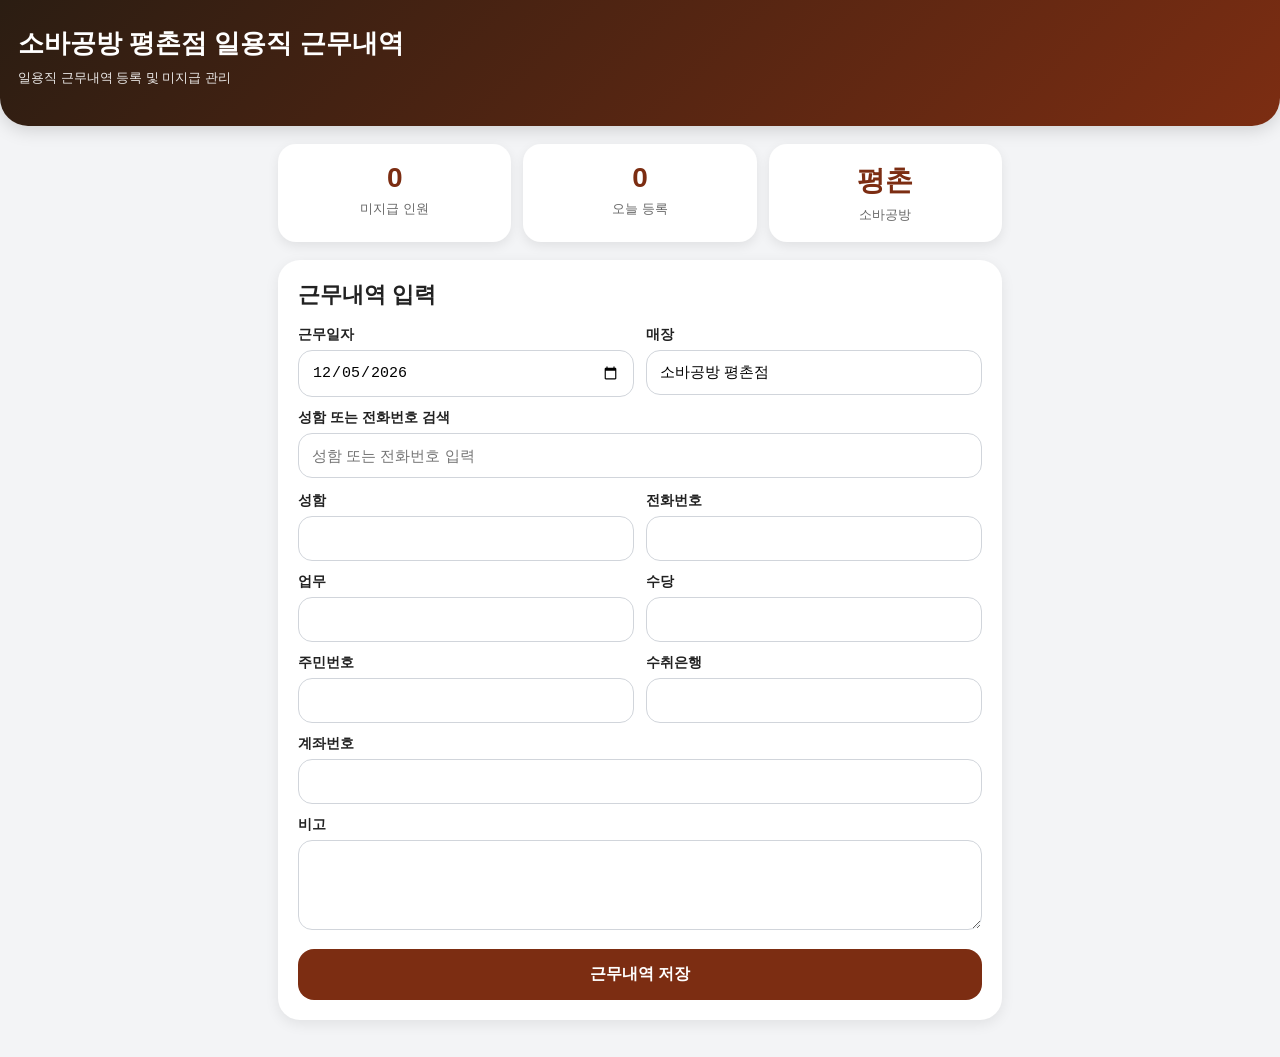
==== daily-worker.html @ 09e8c9e4 "평촌 일용직 시스템 추가" ====
<!DOCTYPE html>
<html lang="ko">
<head>
<meta charset="UTF-8" />
<meta name="viewport" content="width=device-width,initial-scale=1.0" />

<title>소바공방 평촌점 일용직 근무내역</title>

<style>

*{
  box-sizing:border-box;
}

body{
  margin:0;
  background:#f3f4f6;
  font-family:'Malgun Gothic',sans-serif;
  color:#222;
}

.header{
  background:linear-gradient(135deg,#2b1d12,#7c2d12);
  color:#fff;
  padding:26px 18px;
  border-bottom-left-radius:28px;
  border-bottom-right-radius:28px;
  box-shadow:0 4px 18px rgba(0,0,0,.15);
}

.header h1{
  margin:0;
  font-size:26px;
}

.header p{
  margin-top:8px;
  font-size:13px;
  opacity:.9;
}

.container{
  max-width:760px;
  margin:0 auto;
  padding:18px;
}

.card{
  background:#fff;
  border-radius:22px;
  padding:20px;
  box-shadow:0 4px 14px rgba(0,0,0,.08);
  margin-bottom:18px;
}

h2{
  margin:0 0 16px;
  font-size:22px;
}

.form-grid{
  display:grid;
  grid-template-columns:1fr 1fr;
  gap:12px;
}

label{
  display:block;
  font-size:14px;
  font-weight:bold;
}

input,
select,
textarea{
  width:100%;
  margin-top:6px;
  border:1px solid #d1d5db;
  border-radius:14px;
  padding:13px;
  font-size:15px;
  background:#fff;
}

textarea{
  min-height:90px;
  resize:vertical;
}

.full{
  grid-column:1 / -1;
}

button{
  width:100%;
  border:none;
  border-radius:16px;
  background:#7c2d12;
  color:#fff;
  font-size:16px;
  font-weight:bold;
  padding:15px;
  margin-top:16px;
  cursor:pointer;
}

button:disabled{
  opacity:.6;
}

.result-box{
  margin-top:14px;
  display:grid;
  gap:10px;
}

.worker-item{
  border:1px solid #e5e7eb;
  border-radius:14px;
  padding:12px;
  cursor:pointer;
  background:#fafafa;
}

.worker-item:hover{
  background:#f3f4f6;
}

.badge{
  display:inline-flex;
  align-items:center;
  justify-content:center;
  min-width:22px;
  height:22px;
  padding:0 8px;
  border-radius:999px;
  background:#dc2626;
  color:#fff;
  font-size:12px;
  font-weight:bold;
}

.summary{
  display:grid;
  grid-template-columns:repeat(3,1fr);
  gap:12px;
  margin-bottom:18px;
}

.summary-card{
  background:#fff;
  border-radius:18px;
  padding:18px 10px;
  text-align:center;
  box-shadow:0 4px 12px rgba(0,0,0,.08);
}

.summary-card strong{
  display:block;
  font-size:28px;
  color:#7c2d12;
}

.summary-card span{
  display:block;
  margin-top:6px;
  font-size:13px;
  color:#666;
}

@media(max-width:760px){

  .container{
    padding:14px;
  }

  .form-grid{
    grid-template-columns:1fr;
  }

  .summary{
    grid-template-columns:1fr;
  }

}

</style>
</head>

<body>

<div class="header">
  <h1>소바공방 평촌점 일용직 근무내역</h1>
  <p>일용직 근무내역 등록 및 미지급 관리</p>
</div>

<div class="container">

  <div class="summary">

    <div class="summary-card">
      <strong id="unpaidCount">0</strong>
      <span>미지급 인원</span>
    </div>

    <div class="summary-card">
      <strong id="todayCount">0</strong>
      <span>오늘 등록</span>
    </div>

    <div class="summary-card">
      <strong>평촌</strong>
      <span>소바공방</span>
    </div>

  </div>

  <div class="card">

    <h2>근무내역 입력</h2>

    <div class="form-grid">

      <label>
        근무일자
        <input type="date" id="date" />
      </label>

      <label>
        매장
        <input type="text"
               id="store"
               value="소바공방 평촌점"
               readonly />
      </label>

      <label class="full">
        성함 또는 전화번호 검색
        <input type="text"
               id="searchKeyword"
               placeholder="성함 또는 전화번호 입력"
               oninput="searchWorker()" />
      </label>

    </div>

    <div id="searchResult" class="result-box"></div>

    <div class="form-grid">

      <label>
        성함
        <input type="text" id="name" />
      </label>

      <label>
        전화번호
        <input type="text" id="phone" />
      </label>

      <label>
        업무
        <input type="text" id="job" />
      </label>

      <label>
        수당
        <input type="number" id="allowance" />
      </label>

      <label>
        주민번호
        <input type="text" id="rrn" />
      </label>

      <label>
        수취은행
        <input type="text" id="bank" />
      </label>

      <label class="full">
        계좌번호
        <input type="text" id="account" />
      </label>

      <label class="full">
        비고
        <textarea id="memo"></textarea>
      </label>

    </div>

    <button id="saveBtn" onclick="saveDailyWorker()">
      근무내역 저장
    </button>

  </div>

</div>

<script>

const API_URL =
  "https://script.google.com/macros/s/AKfycbwYnfRshHZs5kFl_3gvyYRlOgkfIPKx997vIjNg1hecxreYcetFFK_uS_ael9tuefP4/exec";

document.addEventListener("DOMContentLoaded", () => {

  const today = new Date();
  const yyyy = today.getFullYear();
  const mm = String(today.getMonth()+1).padStart(2,"0");
  const dd = String(today.getDate()).padStart(2,"0");

  document.getElementById("date").value =
    `${yyyy}-${mm}-${dd}`;

  loadUnpaidCount();

});

function val(id){
  return document.getElementById(id).value.trim();
}

async function searchWorker(){

  const keyword = val("searchKeyword");

  if(!keyword){
    document.getElementById("searchResult").innerHTML = "";
    return;
  }

  const url =
    API_URL +
    "?action=searchWorker&keyword=" +
    encodeURIComponent(keyword);

  const res = await fetch(url);
  const data = await res.json();

  const list = data.data || [];

  const box = document.getElementById("searchResult");

  if(list.length === 0){
    box.innerHTML = "";
    return;
  }

  box.innerHTML = list.map(item => `
    <div class="worker-item"
         onclick='selectWorker(${JSON.stringify(item)})'>

      <strong>${item.name || ""}</strong><br>

      ${item.phone || ""}<br>

      최근업무 :
      ${item.lastJob || "-"}<br>

      최근수당 :
      ${item.lastAllowance || "-"}

    </div>
  `).join("");

}

function selectWorker(item){

  document.getElementById("name").value =
    item.name || "";

  document.getElementById("phone").value =
    item.phone || "";

  document.getElementById("job").value =
    item.lastJob || "";

  document.getElementById("allowance").value =
    item.lastAllowance || "";

  document.getElementById("rrn").value =
    item.rrn || "";

  document.getElementById("bank").value =
    item.bank || "";

  document.getElementById("account").value =
    item.account || "";

  document.getElementById("searchResult").innerHTML = "";

}

async function saveDailyWorker(){

  const btn =
    document.getElementById("saveBtn");

  btn.disabled = true;
  btn.textContent = "저장중...";

  try{

    const payload = {
      action:"saveDailyWorker",
      date:val("date"),
      store:val("store"),
      name:val("name"),
      phone:val("phone"),
      job:val("job"),
      allowance:val("allowance"),
      rrn:val("rrn"),
      bank:val("bank"),
      account:val("account"),
      memo:val("memo"),
      payStatus:"미지급"
    };

    const res = await fetch(API_URL,{
      method:"POST",
      body:JSON.stringify(payload)
    });

    const data = await res.json();

    alert(data.message || "저장되었습니다.");

    loadUnpaidCount();

    document.getElementById("name").value = "";
    document.getElementById("phone").value = "";
    document.getElementById("job").value = "";
    document.getElementById("allowance").value = "";
    document.getElementById("rrn").value = "";
    document.getElementById("bank").value = "";
    document.getElementById("account").value = "";
    document.getElementById("memo").value = "";
    document.getElementById("searchKeyword").value = "";

  }catch(e){

    console.log(e);
    alert("저장 실패");

  }

  btn.disabled = false;
  btn.textContent = "근무내역 저장";

}

async function loadUnpaidCount(){

  try{

    const url =
      API_URL +
      "?action=getDailyUnpaidCount&t=" +
      Date.now();

    const res = await fetch(url);
    const data = await res.json();

    const count =
      Number(data.count || 0);

    document.getElementById("unpaidCount").textContent =
      count;

  }catch(e){

    console.log(e);

  }

}

</script>

</body>
</html>
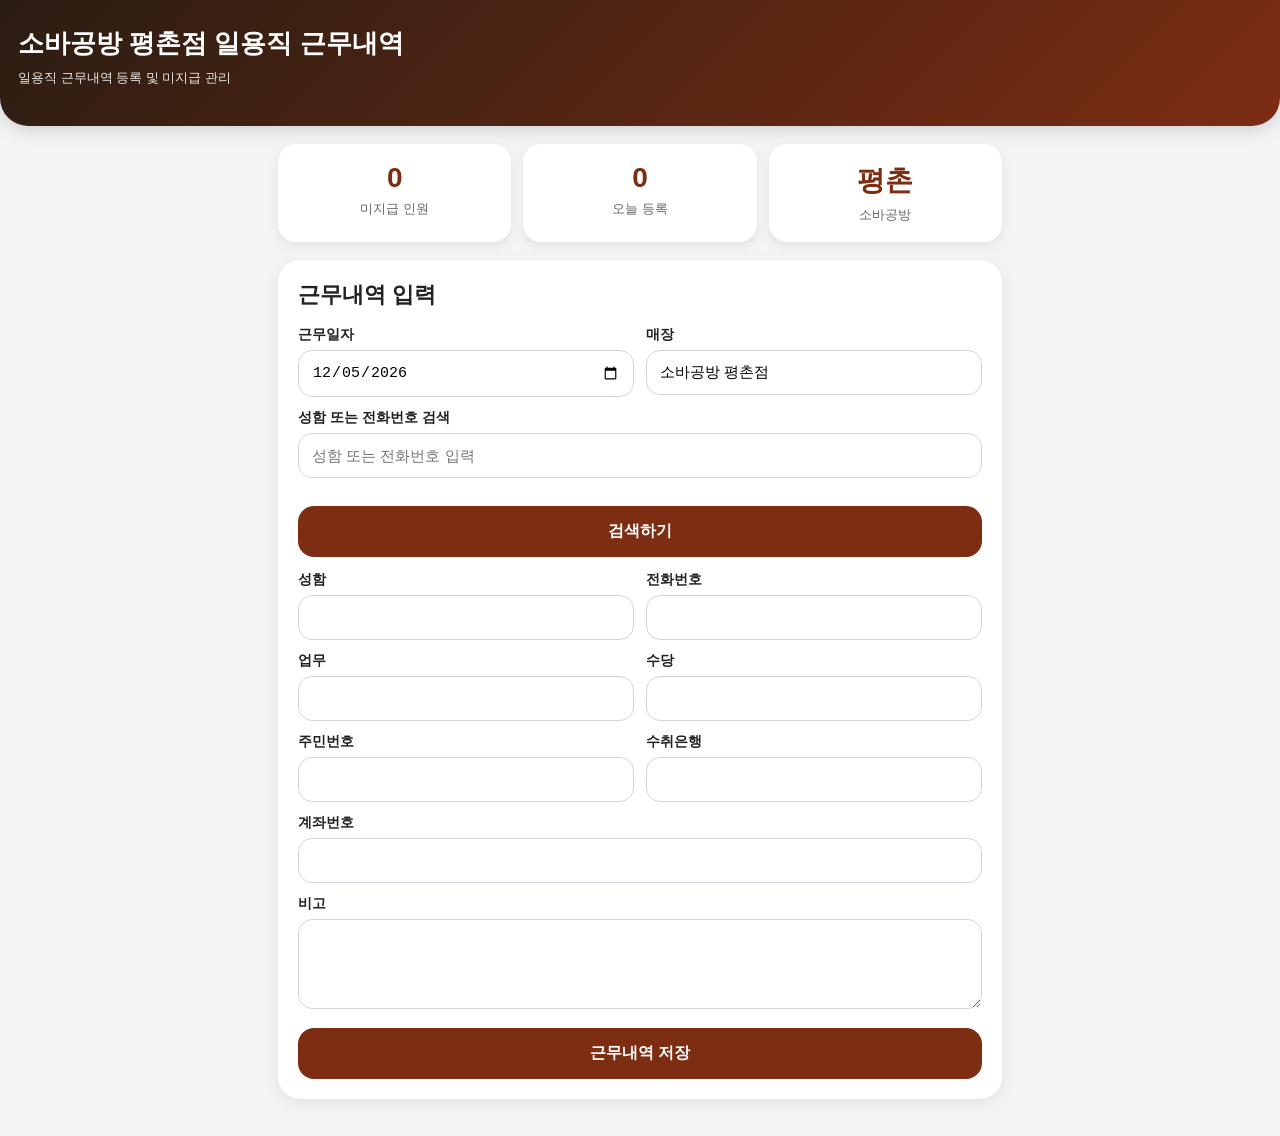
==== commit d537ebb3: "일용직 검색버튼 추가" ====
--- a/daily-worker.html
+++ b/daily-worker.html
@@ -235,12 +235,17 @@
       </label>
 
       <label class="full">
-        성함 또는 전화번호 검색
-        <input type="text"
-               id="searchKeyword"
-               placeholder="성함 또는 전화번호 입력"
-               oninput="searchWorker()" />
-      </label>
+  성함 또는 전화번호 검색
+  <input type="text"
+         id="searchKeyword"
+         placeholder="성함 또는 전화번호 입력" />
+</label>
+
+<div class="full">
+  <button type="button" onclick="searchWorker()">
+    검색하기
+  </button>
+</div>
 
     </div>
 
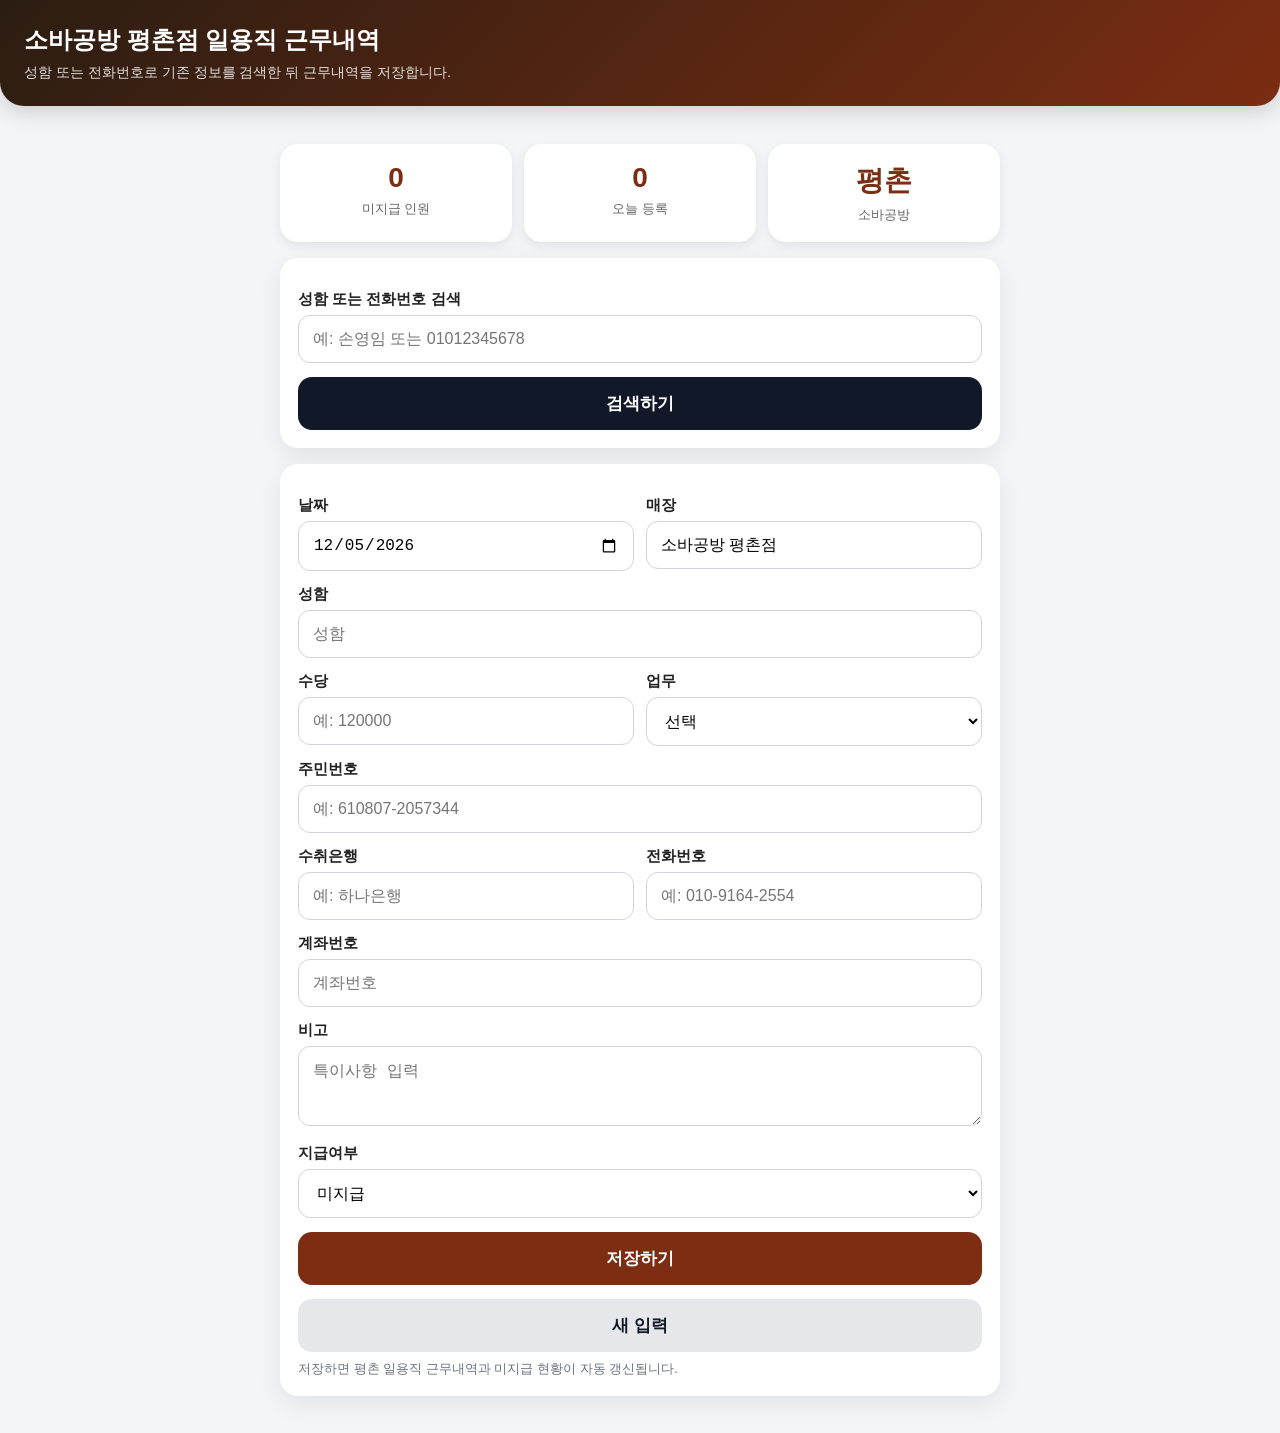
==== commit 8df0eeac: "평촌 일용직 입력화면 한국의집 양식 적용" ====
--- a/daily-worker.html
+++ b/daily-worker.html
@@ -2,188 +2,191 @@
 <html lang="ko">
 <head>
 <meta charset="UTF-8" />
-<meta name="viewport" content="width=device-width,initial-scale=1.0" />
-
+<meta name="viewport" content="width=device-width, initial-scale=1.0" />
 <title>소바공방 평촌점 일용직 근무내역</title>
 
 <style>
-
-*{
-  box-sizing:border-box;
-}
-
-body{
-  margin:0;
-  background:#f3f4f6;
-  font-family:'Malgun Gothic',sans-serif;
-  color:#222;
-}
-
-.header{
-  background:linear-gradient(135deg,#2b1d12,#7c2d12);
-  color:#fff;
-  padding:26px 18px;
-  border-bottom-left-radius:28px;
-  border-bottom-right-radius:28px;
-  box-shadow:0 4px 18px rgba(0,0,0,.15);
-}
-
-.header h1{
-  margin:0;
-  font-size:26px;
-}
-
-.header p{
-  margin-top:8px;
-  font-size:13px;
-  opacity:.9;
-}
-
-.container{
-  max-width:760px;
-  margin:0 auto;
-  padding:18px;
-}
-
-.card{
-  background:#fff;
-  border-radius:22px;
-  padding:20px;
-  box-shadow:0 4px 14px rgba(0,0,0,.08);
-  margin-bottom:18px;
-}
-
-h2{
-  margin:0 0 16px;
-  font-size:22px;
-}
-
-.form-grid{
-  display:grid;
-  grid-template-columns:1fr 1fr;
-  gap:12px;
-}
-
-label{
-  display:block;
-  font-size:14px;
-  font-weight:bold;
-}
-
-input,
-select,
-textarea{
-  width:100%;
-  margin-top:6px;
-  border:1px solid #d1d5db;
-  border-radius:14px;
-  padding:13px;
-  font-size:15px;
-  background:#fff;
-}
-
-textarea{
-  min-height:90px;
-  resize:vertical;
-}
-
-.full{
-  grid-column:1 / -1;
-}
-
-button{
-  width:100%;
-  border:none;
-  border-radius:16px;
-  background:#7c2d12;
-  color:#fff;
-  font-size:16px;
-  font-weight:bold;
-  padding:15px;
-  margin-top:16px;
-  cursor:pointer;
-}
-
-button:disabled{
-  opacity:.6;
-}
-
-.result-box{
-  margin-top:14px;
-  display:grid;
-  gap:10px;
-}
-
-.worker-item{
-  border:1px solid #e5e7eb;
-  border-radius:14px;
-  padding:12px;
-  cursor:pointer;
-  background:#fafafa;
-}
-
-.worker-item:hover{
-  background:#f3f4f6;
-}
-
-.badge{
-  display:inline-flex;
-  align-items:center;
-  justify-content:center;
-  min-width:22px;
-  height:22px;
-  padding:0 8px;
-  border-radius:999px;
-  background:#dc2626;
-  color:#fff;
-  font-size:12px;
-  font-weight:bold;
-}
-
-.summary{
-  display:grid;
-  grid-template-columns:repeat(3,1fr);
-  gap:12px;
-  margin-bottom:18px;
-}
-
-.summary-card{
-  background:#fff;
-  border-radius:18px;
-  padding:18px 10px;
-  text-align:center;
-  box-shadow:0 4px 12px rgba(0,0,0,.08);
-}
-
-.summary-card strong{
-  display:block;
-  font-size:28px;
-  color:#7c2d12;
-}
-
-.summary-card span{
-  display:block;
-  margin-top:6px;
-  font-size:13px;
-  color:#666;
-}
-
-@media(max-width:760px){
-
-  .container{
-    padding:14px;
-  }
-
-  .form-grid{
-    grid-template-columns:1fr;
-  }
-
-  .summary{
-    grid-template-columns:1fr;
-  }
-
-}
-
+* { box-sizing: border-box; }
+
+body {
+  margin: 0;
+  font-family: Pretendard, -apple-system, BlinkMacSystemFont, "Segoe UI", "Noto Sans KR", sans-serif;
+  background: #f3f5f8;
+  color: #222;
+}
+
+.wrap {
+  max-width: 760px;
+  margin: 0 auto;
+  padding: 20px;
+}
+
+.header {
+  background: linear-gradient(135deg,#2b1d12,#7c2d12);
+  color: white;
+  padding: 24px;
+  border-radius: 0 0 24px 24px;
+  margin-bottom: 18px;
+  box-shadow: 0 6px 22px rgba(0,0,0,.16);
+}
+
+.header h1 {
+  margin: 0;
+  font-size: 24px;
+}
+
+.header p {
+  margin: 8px 0 0;
+  color: rgba(255,255,255,.85);
+  font-size: 14px;
+}
+
+.card {
+  background: white;
+  border-radius: 18px;
+  padding: 18px;
+  box-shadow: 0 8px 24px rgba(0,0,0,0.08);
+  margin-bottom: 16px;
+}
+
+.summary {
+  display: grid;
+  grid-template-columns: repeat(3,1fr);
+  gap: 12px;
+  margin-bottom: 16px;
+}
+
+.summary-card {
+  background: #fff;
+  border-radius: 18px;
+  padding: 18px 10px;
+  text-align: center;
+  box-shadow: 0 4px 12px rgba(0,0,0,.08);
+}
+
+.summary-card strong {
+  display: block;
+  font-size: 28px;
+  color: #7c2d12;
+}
+
+.summary-card span {
+  display: block;
+  margin-top: 6px;
+  font-size: 13px;
+  color: #666;
+}
+
+label {
+  display: block;
+  font-weight: 700;
+  margin: 14px 0 6px;
+  font-size: 15px;
+}
+
+input, select, textarea {
+  width: 100%;
+  padding: 14px;
+  border: 1px solid #d1d5db;
+  border-radius: 12px;
+  font-size: 16px;
+  background: #fff;
+}
+
+textarea {
+  min-height: 80px;
+  resize: vertical;
+}
+
+.row {
+  display: grid;
+  grid-template-columns: 1fr 1fr;
+  gap: 12px;
+}
+
+.btn {
+  width: 100%;
+  border: 0;
+  border-radius: 14px;
+  padding: 15px;
+  font-size: 17px;
+  font-weight: 800;
+  cursor: pointer;
+  margin-top: 14px;
+}
+
+.btn-primary {
+  background: #7c2d12;
+  color: white;
+}
+
+.btn-dark {
+  background: #111827;
+  color: white;
+}
+
+.btn-light {
+  background: #e5e7eb;
+  color: #111827;
+}
+
+.btn:disabled {
+  opacity: 0.5;
+  cursor: not-allowed;
+}
+
+.result-item {
+  border: 1px solid #d1d5db;
+  border-radius: 14px;
+  padding: 14px;
+  margin-top: 10px;
+  background: #f9fafb;
+  cursor: pointer;
+}
+
+.result-item strong {
+  font-size: 17px;
+}
+
+.result-item p {
+  margin: 6px 0 0;
+  color: #4b5563;
+  font-size: 14px;
+  line-height: 1.5;
+}
+
+.notice {
+  padding: 12px;
+  border-radius: 12px;
+  margin-top: 12px;
+  font-size: 14px;
+  display: none;
+}
+
+.notice.ok {
+  display: block;
+  background: #dcfce7;
+  color: #166534;
+}
+
+.notice.err {
+  display: block;
+  background: #fee2e2;
+  color: #991b1b;
+}
+
+.small {
+  color: #6b7280;
+  font-size: 13px;
+  margin-top: 8px;
+}
+
+@media (max-width: 520px) {
+  .wrap { padding: 14px; }
+  .row { grid-template-columns: 1fr; }
+  .summary { grid-template-columns: 1fr; }
+  .header h1 { font-size: 21px; }
+}
 </style>
 </head>
 
@@ -191,13 +194,12 @@
 
 <div class="header">
   <h1>소바공방 평촌점 일용직 근무내역</h1>
-  <p>일용직 근무내역 등록 및 미지급 관리</p>
+  <p>성함 또는 전화번호로 기존 정보를 검색한 뒤 근무내역을 저장합니다.</p>
 </div>
 
-<div class="container">
+<div class="wrap">
 
   <div class="summary">
-
     <div class="summary-card">
       <strong id="unpaidCount">0</strong>
       <span>미지급 인원</span>
@@ -212,276 +214,330 @@
       <strong>평촌</strong>
       <span>소바공방</span>
     </div>
-
   </div>
 
   <div class="card">
-
-    <h2>근무내역 입력</h2>
-
-    <div class="form-grid">
-
-      <label>
-        근무일자
-        <input type="date" id="date" />
-      </label>
-
-      <label>
-        매장
-        <input type="text"
-               id="store"
-               value="소바공방 평촌점"
-               readonly />
-      </label>
-
-      <label class="full">
-  성함 또는 전화번호 검색
-  <input type="text"
-         id="searchKeyword"
-         placeholder="성함 또는 전화번호 입력" />
-</label>
-
-<div class="full">
-  <button type="button" onclick="searchWorker()">
-    검색하기
-  </button>
+    <label>성함 또는 전화번호 검색</label>
+    <input id="keyword" type="text" placeholder="예: 손영임 또는 01012345678" />
+
+    <button class="btn btn-dark" type="button" onclick="searchWorker()">검색하기</button>
+
+    <div id="searchNotice" class="notice"></div>
+    <div id="resultBox"></div>
+  </div>
+
+  <div class="card">
+    <div class="row">
+      <div>
+        <label>날짜</label>
+        <input id="date" type="date" />
+      </div>
+
+      <div>
+        <label>매장</label>
+        <input id="store" type="text" value="소바공방 평촌점" readonly />
+      </div>
+    </div>
+
+    <label>성함</label>
+    <input id="name" type="text" placeholder="성함" />
+
+    <div class="row">
+      <div>
+        <label>수당</label>
+        <input id="allowance" type="number" placeholder="예: 120000" />
+      </div>
+
+      <div>
+        <label>업무</label>
+        <select id="job">
+          <option value="">선택</option>
+          <option value="홀">홀</option>
+          <option value="홀서빙">홀서빙</option>
+          <option value="설거지">설거지</option>
+          <option value="주방">주방</option>
+          <option value="전처리">전처리</option>
+          <option value="퇴식">퇴식</option>
+          <option value="기타">기타</option>
+        </select>
+      </div>
+    </div>
+
+    <label>주민번호</label>
+    <input id="rrn" type="text" inputmode="numeric" maxlength="14" placeholder="예: 610807-2057344" />
+
+    <div class="row">
+      <div>
+        <label>수취은행</label>
+        <input id="bank" type="text" placeholder="예: 하나은행" />
+      </div>
+
+      <div>
+        <label>전화번호</label>
+        <input id="phone" type="tel" inputmode="numeric" maxlength="13" placeholder="예: 010-9164-2554" />
+      </div>
+    </div>
+
+    <label>계좌번호</label>
+    <input id="account" type="text" placeholder="계좌번호" />
+
+    <label>비고</label>
+    <textarea id="memo" placeholder="특이사항 입력"></textarea>
+
+    <label>지급여부</label>
+    <select id="payStatus">
+      <option value="미지급">미지급</option>
+      <option value="지급완료">지급완료</option>
+    </select>
+
+    <button id="saveBtn" class="btn btn-primary" type="button" onclick="saveDailyWorker()">저장하기</button>
+    <button class="btn btn-light" type="button" onclick="clearForm()">새 입력</button>
+
+    <div id="saveNotice" class="notice"></div>
+    <div class="small">
+      저장하면 평촌 일용직 근무내역과 미지급 현황이 자동 갱신됩니다.
+    </div>
+  </div>
+
 </div>
 
-    </div>
-
-    <div id="searchResult" class="result-box"></div>
-
-    <div class="form-grid">
-
-      <label>
-        성함
-        <input type="text" id="name" />
-      </label>
-
-      <label>
-        전화번호
-        <input type="text" id="phone" />
-      </label>
-
-      <label>
-        업무
-        <input type="text" id="job" />
-      </label>
-
-      <label>
-        수당
-        <input type="number" id="allowance" />
-      </label>
-
-      <label>
-        주민번호
-        <input type="text" id="rrn" />
-      </label>
-
-      <label>
-        수취은행
-        <input type="text" id="bank" />
-      </label>
-
-      <label class="full">
-        계좌번호
-        <input type="text" id="account" />
-      </label>
-
-      <label class="full">
-        비고
-        <textarea id="memo"></textarea>
-      </label>
-
-    </div>
-
-    <button id="saveBtn" onclick="saveDailyWorker()">
-      근무내역 저장
-    </button>
-
-  </div>
-
-</div>
-
 <script>
-
 const API_URL =
   "https://script.google.com/macros/s/AKfycbwYnfRshHZs5kFl_3gvyYRlOgkfIPKx997vIjNg1hecxreYcetFFK_uS_ael9tuefP4/exec";
 
 document.addEventListener("DOMContentLoaded", () => {
-
   const today = new Date();
-  const yyyy = today.getFullYear();
-  const mm = String(today.getMonth()+1).padStart(2,"0");
-  const dd = String(today.getDate()).padStart(2,"0");
-
-  document.getElementById("date").value =
-    `${yyyy}-${mm}-${dd}`;
+  document.getElementById("date").value = today.toISOString().slice(0, 10);
+
+  document.getElementById("phone").addEventListener("input", function(){
+    this.value = formatPhone(this.value);
+  });
+
+  document.getElementById("rrn").addEventListener("input", function(){
+    this.value = formatRRN(this.value);
+  });
 
   loadUnpaidCount();
-
+  loadTodayCount();
 });
 
 function val(id){
   return document.getElementById(id).value.trim();
 }
 
-async function searchWorker(){
-
-  const keyword = val("searchKeyword");
-
-  if(!keyword){
-    document.getElementById("searchResult").innerHTML = "";
+function onlyNumber(value){
+  return String(value || "").replace(/[^0-9]/g, "");
+}
+
+function formatPhone(value){
+  const num = onlyNumber(value).slice(0,11);
+
+  if(num.length <= 3) return num;
+  if(num.length <= 7) return num.replace(/(\d{3})(\d+)/, "$1-$2");
+
+  return num.replace(/(\d{3})(\d{4})(\d{0,4})/, "$1-$2-$3");
+}
+
+function formatRRN(value){
+  const num = onlyNumber(value).slice(0,13);
+
+  if(num.length <= 6) return num;
+
+  return num.replace(/(\d{6})(\d{0,7})/, "$1-$2");
+}
+
+function showNotice(id, type, msg) {
+  const el = document.getElementById(id);
+  el.className = "notice " + type;
+  el.textContent = msg;
+}
+
+function clearNotice(id) {
+  const el = document.getElementById(id);
+  el.className = "notice";
+  el.textContent = "";
+}
+
+async function searchWorker() {
+  const keyword = val("keyword");
+  const resultBox = document.getElementById("resultBox");
+  resultBox.innerHTML = "";
+  clearNotice("searchNotice");
+
+  if (!keyword) {
+    showNotice("searchNotice", "err", "성함 또는 전화번호를 입력해주세요.");
     return;
   }
 
-  const url =
-    API_URL +
-    "?action=searchWorker&keyword=" +
-    encodeURIComponent(keyword);
-
-  const res = await fetch(url);
-  const data = await res.json();
-
-  const list = data.data || [];
-
-  const box = document.getElementById("searchResult");
-
-  if(list.length === 0){
-    box.innerHTML = "";
+  showNotice("searchNotice", "ok", "검색 중입니다...");
+
+  try {
+    const res = await fetch(API_URL + "?action=searchWorker&keyword=" + encodeURIComponent(keyword));
+    const json = await res.json();
+
+    resultBox.innerHTML = "";
+
+    if (!json.success || !json.data || json.data.length === 0) {
+      showNotice("searchNotice", "err", "기존 정보가 없습니다. 아래에 직접 입력해주세요.");
+      document.getElementById("name").value = keyword;
+      return;
+    }
+
+    showNotice("searchNotice", "ok", json.data.length + "건의 기존 정보를 찾았습니다.");
+
+    json.data.forEach(worker => {
+      const div = document.createElement("div");
+      div.className = "result-item";
+      div.innerHTML = `
+        <strong>${worker.name || ""} / ${formatPhone(worker.phone || "")}</strong>
+        <p>
+          은행: ${worker.bank || "-"}<br>
+          계좌: ${worker.account || "-"}<br>
+          최근업무: ${worker.lastJob || "-"} / 최근수당: ${worker.lastAllowance || "-"}
+        </p>
+      `;
+
+      div.onclick = () => {
+        const ok = confirm(
+          `${worker.name} 님의 기존 정보가 있습니다.\n\n` +
+          `전화번호: ${formatPhone(worker.phone || "")}\n` +
+          `은행: ${worker.bank || "-"}\n` +
+          `계좌: ${worker.account || "-"}\n\n` +
+          `이 정보로 입력하시겠습니까?`
+        );
+
+        if (ok) fillWorker(worker);
+      };
+
+      resultBox.appendChild(div);
+    });
+
+  } catch (err) {
+    showNotice("searchNotice", "err", "검색 중 오류가 발생했습니다. 배포 URL 또는 권한을 확인해주세요.");
+  }
+}
+
+function fillWorker(worker) {
+  document.getElementById("name").value = worker.name || "";
+  document.getElementById("phone").value = formatPhone(worker.phone || "");
+  document.getElementById("rrn").value = formatRRN(worker.rrn || "");
+  document.getElementById("bank").value = worker.bank || "";
+  document.getElementById("account").value = worker.account || "";
+
+  if (worker.lastJob) document.getElementById("job").value = worker.lastJob;
+  if (worker.lastAllowance) document.getElementById("allowance").value = worker.lastAllowance;
+
+  document.getElementById("resultBox").innerHTML = "";
+  showNotice("searchNotice", "ok", "기존 정보를 불러왔습니다. 날짜와 업무 내용을 확인 후 저장하세요.");
+}
+
+async function saveDailyWorker() {
+  clearNotice("saveNotice");
+
+  const btn = document.getElementById("saveBtn");
+  btn.disabled = true;
+  btn.textContent = "저장 중...";
+
+  const data = {
+    action: "saveDailyWorker",
+    date: val("date"),
+    store: val("store"),
+    name: val("name"),
+    allowance: val("allowance"),
+    job: val("job"),
+    rrn: formatRRN(val("rrn")),
+    bank: val("bank"),
+    account: val("account"),
+    phone: formatPhone(val("phone")),
+    memo: val("memo"),
+    payStatus: val("payStatus")
+  };
+
+  if (!data.name) {
+    showNotice("saveNotice", "err", "성함을 입력해주세요.");
+    resetButton();
     return;
   }
 
-  box.innerHTML = list.map(item => `
-    <div class="worker-item"
-         onclick='selectWorker(${JSON.stringify(item)})'>
-
-      <strong>${item.name || ""}</strong><br>
-
-      ${item.phone || ""}<br>
-
-      최근업무 :
-      ${item.lastJob || "-"}<br>
-
-      최근수당 :
-      ${item.lastAllowance || "-"}
-
-    </div>
-  `).join("");
-
-}
-
-function selectWorker(item){
-
-  document.getElementById("name").value =
-    item.name || "";
-
-  document.getElementById("phone").value =
-    item.phone || "";
-
-  document.getElementById("job").value =
-    item.lastJob || "";
-
-  document.getElementById("allowance").value =
-    item.lastAllowance || "";
-
-  document.getElementById("rrn").value =
-    item.rrn || "";
-
-  document.getElementById("bank").value =
-    item.bank || "";
-
-  document.getElementById("account").value =
-    item.account || "";
-
-  document.getElementById("searchResult").innerHTML = "";
-
-}
-
-async function saveDailyWorker(){
-
-  const btn =
-    document.getElementById("saveBtn");
-
-  btn.disabled = true;
-  btn.textContent = "저장중...";
-
+  if (!data.phone) {
+    showNotice("saveNotice", "err", "전화번호를 입력해주세요.");
+    resetButton();
+    return;
+  }
+
+  if (!data.rrn) {
+    showNotice("saveNotice", "err", "주민번호를 입력해주세요.");
+    resetButton();
+    return;
+  }
+
+  try {
+    const res = await fetch(API_URL, {
+      method: "POST",
+      body: JSON.stringify(data)
+    });
+
+    const json = await res.json();
+
+    if (json.success) {
+      showNotice("saveNotice", "ok", json.message || "저장되었습니다.");
+      loadUnpaidCount();
+      loadTodayCount();
+    } else {
+      showNotice("saveNotice", "err", json.message || "저장에 실패했습니다.");
+    }
+  } catch (err) {
+    showNotice("saveNotice", "err", "저장 중 오류가 발생했습니다. 웹앱 배포 권한을 확인해주세요.");
+  }
+
+  resetButton();
+}
+
+function resetButton() {
+  const btn = document.getElementById("saveBtn");
+  btn.disabled = false;
+  btn.textContent = "저장하기";
+}
+
+function clearForm() {
+  document.getElementById("keyword").value = "";
+  document.getElementById("resultBox").innerHTML = "";
+  clearNotice("searchNotice");
+  clearNotice("saveNotice");
+
+  const today = new Date();
+  document.getElementById("date").value = today.toISOString().slice(0, 10);
+  document.getElementById("store").value = "소바공방 평촌점";
+  document.getElementById("name").value = "";
+  document.getElementById("allowance").value = "";
+  document.getElementById("job").value = "";
+  document.getElementById("rrn").value = "";
+  document.getElementById("bank").value = "";
+  document.getElementById("phone").value = "";
+  document.getElementById("account").value = "";
+  document.getElementById("memo").value = "";
+  document.getElementById("payStatus").value = "미지급";
+}
+
+async function loadUnpaidCount(){
   try{
-
-    const payload = {
-      action:"saveDailyWorker",
-      date:val("date"),
-      store:val("store"),
-      name:val("name"),
-      phone:val("phone"),
-      job:val("job"),
-      allowance:val("allowance"),
-      rrn:val("rrn"),
-      bank:val("bank"),
-      account:val("account"),
-      memo:val("memo"),
-      payStatus:"미지급"
-    };
-
-    const res = await fetch(API_URL,{
-      method:"POST",
-      body:JSON.stringify(payload)
-    });
-
+    const res = await fetch(API_URL + "?action=getDailyUnpaidCount&t=" + Date.now());
     const data = await res.json();
-
-    alert(data.message || "저장되었습니다.");
-
-    loadUnpaidCount();
-
-    document.getElementById("name").value = "";
-    document.getElementById("phone").value = "";
-    document.getElementById("job").value = "";
-    document.getElementById("allowance").value = "";
-    document.getElementById("rrn").value = "";
-    document.getElementById("bank").value = "";
-    document.getElementById("account").value = "";
-    document.getElementById("memo").value = "";
-    document.getElementById("searchKeyword").value = "";
-
+    document.getElementById("unpaidCount").textContent = Number(data.count || 0);
   }catch(e){
-
     console.log(e);
-    alert("저장 실패");
-
-  }
-
-  btn.disabled = false;
-  btn.textContent = "근무내역 저장";
-
-}
-
-async function loadUnpaidCount(){
-
+  }
+}
+
+async function loadTodayCount(){
   try{
-
-    const url =
-      API_URL +
-      "?action=getDailyUnpaidCount&t=" +
-      Date.now();
-
-    const res = await fetch(url);
+    const res = await fetch(API_URL + "?action=getTodayDailyWorkerCount&t=" + Date.now());
     const data = await res.json();
-
-    const count =
-      Number(data.count || 0);
-
-    document.getElementById("unpaidCount").textContent =
-      count;
-
+    document.getElementById("todayCount").textContent = Number(data.count || 0);
   }catch(e){
-
     console.log(e);
-
-  }
-
-}
-
+  }
+}
 </script>
 
 </body>
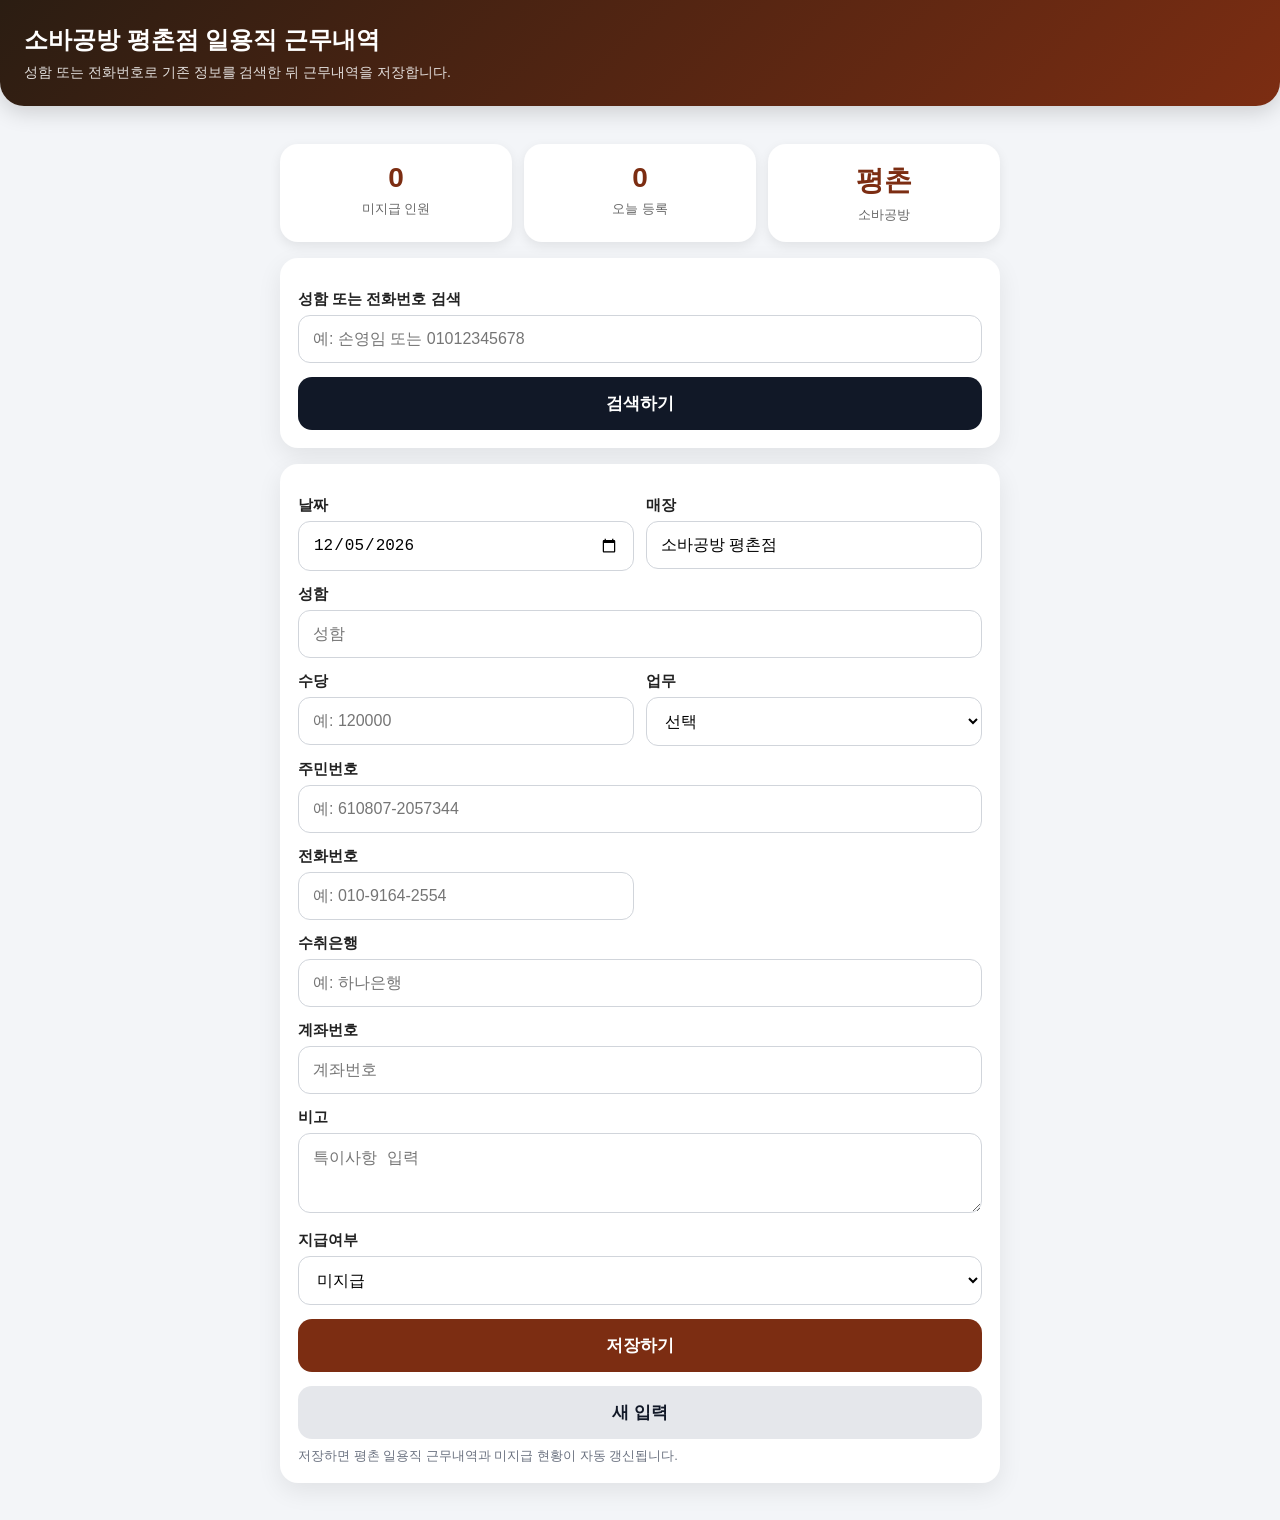
==== commit b549ef87: "전화번호 수취은행 위치 변경" ====
--- a/daily-worker.html
+++ b/daily-worker.html
@@ -267,16 +267,18 @@
     <input id="rrn" type="text" inputmode="numeric" maxlength="14" placeholder="예: 610807-2057344" />
 
     <div class="row">
-      <div>
-        <label>수취은행</label>
-        <input id="bank" type="text" placeholder="예: 하나은행" />
-      </div>
-
+      
       <div>
         <label>전화번호</label>
         <input id="phone" type="tel" inputmode="numeric" maxlength="13" placeholder="예: 010-9164-2554" />
       </div>
     </div>
+
+    <div>
+        <label>수취은행</label>
+        <input id="bank" type="text" placeholder="예: 하나은행" />
+      </div>
+
 
     <label>계좌번호</label>
     <input id="account" type="text" placeholder="계좌번호" />
